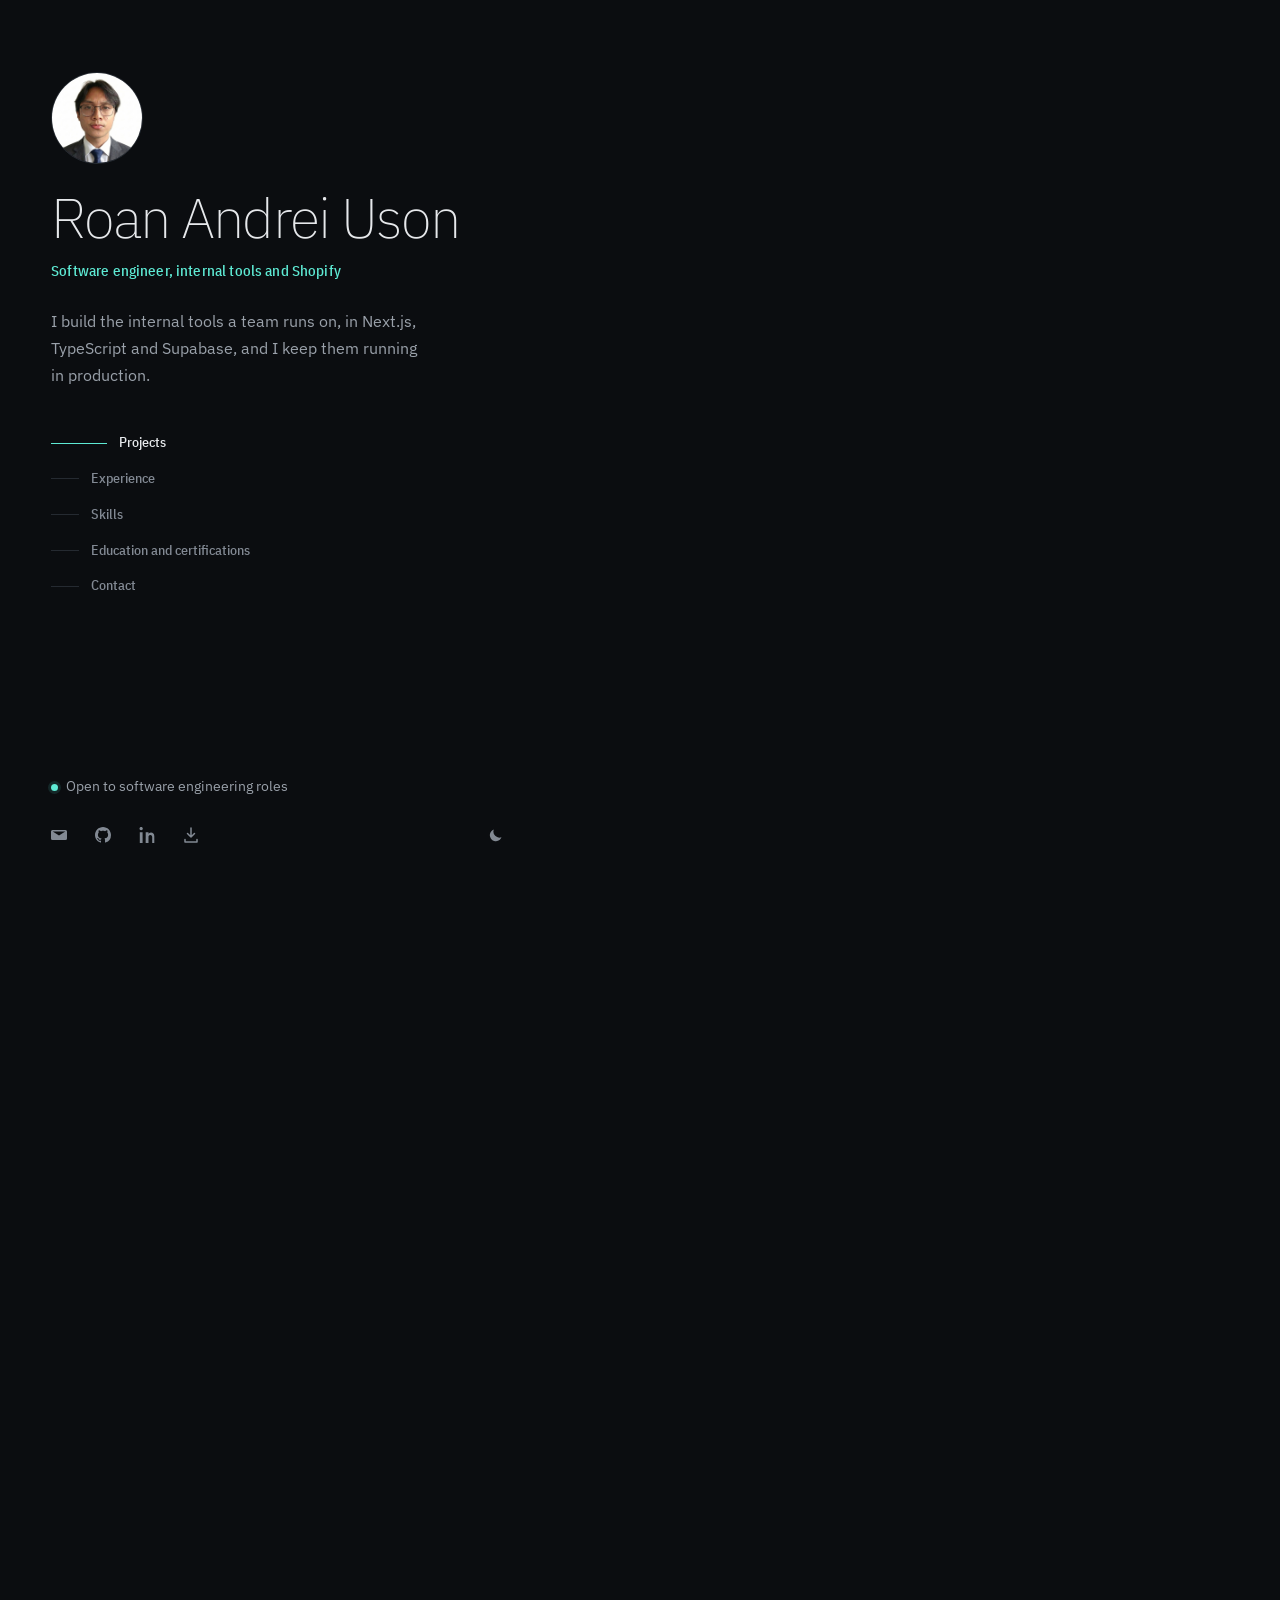
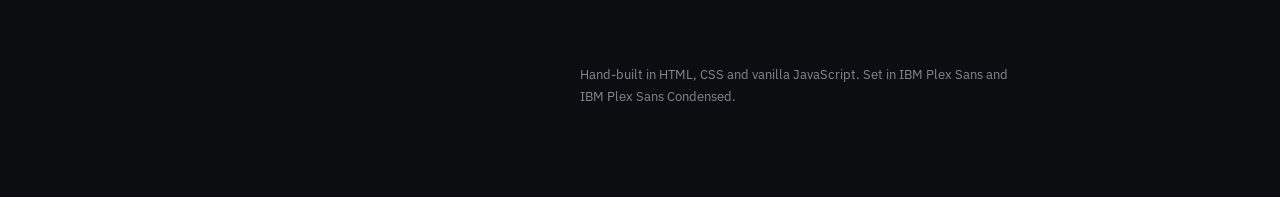
==== index.html @ 83149029 "Portfolio: split-rail design, new CV content, landing pages page Co-Authored-By: Claude Opus 5.5 <no" ====
<!DOCTYPE html>
<html lang="en" data-theme="dark">
<head>
<meta charset="utf-8">
<meta name="viewport" content="width=device-width, initial-scale=1">
<title>Roan Andrei Uson — Software Engineer</title>
<meta name="description" content="Software engineer building internal tools and Shopify integrations. Full-stack Next.js, TypeScript and Supabase, shipped to production.">
<script>
/* Inline and blocking on purpose: runs before first paint.
   1. Theme. The first glance is ALWAYS dark: with no saved choice the page opens dark whatever
      the system says. script.js applies a LIVE system change made during the visit, but only
      until the visitor clicks the toggle; that click is saved to localStorage and locks.
   2. Intro. Committed here so the centred identity block is the first frame, never a flash of
      the rail. Skipped for a real inbound deep link (#projects) but NOT on a reload, skipped
      inside an iframe (it would steal focus), and skipped on very short viewports (a landscape
      phone), where the centred block would not fit. */
(function () {
  var r = document.documentElement, t = null;
  try { t = localStorage.getItem('theme'); } catch (e) {}
  if (t === 'light' || t === 'dark') { r.setAttribute('data-theme', t); r.setAttribute('data-theme-locked', ''); }
  else r.setAttribute('data-theme', 'dark');
  try {
    var reload = false, n = performance.getEntriesByType('navigation')[0];
    reload = n ? n.type === 'reload' : false;
    var framed = window.self !== window.top;
    var tooShort = window.innerHeight < 520;
    if (!framed && !tooShort && (!location.hash || reload)) r.classList.add('intro');
  } catch (e) {}
})();
</script>
<link rel="preconnect" href="https://fonts.googleapis.com">
<link rel="preconnect" href="https://fonts.gstatic.com" crossorigin>
<link href="https://fonts.googleapis.com/css2?family=IBM+Plex+Sans+Condensed:wght@400;500;600&family=IBM+Plex+Sans:wght@200;400;500&display=swap" rel="stylesheet">
<link rel="stylesheet" href="styles.css">
</head>
<body>

<a class="skip" href="#main">Skip to content</a>

<!-- Custom cursor. script.js bails silently if either element is missing. -->
<div class="cur-ring" id="curRing" aria-hidden="true"></div>
<div class="cur-dot" id="curDot" aria-hidden="true"></div>

<div class="shell">

  <!-- ============ FIXED IDENTITY COLUMN ============ -->
  <header class="rail">
    <div class="rail-top">
      <figure class="portrait">
        <div class="portrait-frame">
          <span class="portrait-ph" aria-hidden="true">Photo<br>1:1</span>
          <img class="pimg" src="assets/photo.jpg" alt="Portrait of Roan Andrei Uson" onerror="this.remove()">
        </div>
        <button class="intro-go" id="introGo" type="button" aria-label="Enter the portfolio"></button>
      </figure>

      <h1>
        <span class="name">Roan Andrei Uson</span>
        <span class="role">Software engineer, internal tools and Shopify</span>
      </h1>
      <p class="rail-lede">
        I build the internal tools a team runs on, in Next.js, TypeScript and Supabase,
        and I keep them running in production.
      </p>
      <p class="intro-hint">
        <span class="hint-fine">Click the portrait to enter.</span>
        <span class="hint-touch">Tap the portrait to enter.</span>
        <button class="intro-skip" id="introSkip" type="button">Skip intro</button>
      </p>

      <nav class="rail-nav" aria-label="Sections">
        <ul>
          <li><a href="#projects"><span class="tick" aria-hidden="true"></span>Projects</a></li>
          <li><a href="#experience"><span class="tick" aria-hidden="true"></span>Experience</a></li>
          <li><a href="#skills"><span class="tick" aria-hidden="true"></span>Skills</a></li>
          <li><a href="#credentials"><span class="tick" aria-hidden="true"></span>Education and certifications</a></li>
          <li><a href="#contact"><span class="tick" aria-hidden="true"></span>Contact</a></li>
        </ul>
      </nav>
    </div>

    <div class="rail-bottom">
      <p class="avail"><span class="dot" aria-hidden="true"></span> Open to software engineering roles</p>
      <ul class="socials">
        <li><a href="mailto:roanuson.work@gmail.com" aria-label="Email roanuson.work@gmail.com">
          <svg viewBox="0 0 16 16" aria-hidden="true"><path d="M1.5 3h13A1.5 1.5 0 0 1 16 4.5v7a1.5 1.5 0 0 1-1.5 1.5h-13A1.5 1.5 0 0 1 0 11.5v-7A1.5 1.5 0 0 1 1.5 3zm.2 1.4 6.3 4.2 6.3-4.2H1.7z"/></svg></a></li>
        <li><a href="https://github.com/Dreygg526" target="_blank" rel="noopener noreferrer" aria-label="GitHub profile (opens in a new tab)">
          <svg viewBox="0 0 16 16" aria-hidden="true"><path d="M8 0C3.58 0 0 3.58 0 8c0 3.54 2.29 6.53 5.47 7.59.4.07.55-.17.55-.38 0-.19-.01-.82-.01-1.49-2.01.37-2.53-.49-2.69-.94-.09-.23-.48-.94-.82-1.13-.28-.15-.68-.52-.01-.53.63-.01 1.08.58 1.23.82.72 1.21 1.87.87 2.33.66.07-.52.28-.87.51-1.07-1.78-.2-3.64-.89-3.64-3.95 0-.87.31-1.59.82-2.15-.08-.2-.36-1.02.08-2.12 0 0 .67-.21 2.2.82.64-.18 1.32-.27 2-.27s1.36.09 2 .27c1.53-1.04 2.2-.82 2.2-.82.44 1.1.16 1.92.08 2.12.51.56.82 1.27.82 2.15 0 3.07-1.87 3.75-3.65 3.95.29.25.54.73.54 1.48 0 1.07-.01 1.93-.01 2.2 0 .21.15.46.55.38A8.01 8.01 0 0 0 16 8c0-4.42-3.58-8-8-8z"/></svg></a></li>
        <li><a href="https://www.linkedin.com/in/roan-andrei-uson" target="_blank" rel="noopener noreferrer" aria-label="LinkedIn profile (opens in a new tab)">
          <svg viewBox="0 0 16 16" aria-hidden="true"><path d="M3.6 5.3H.8V16h2.8V5.3zM2.2 0C1.2 0 .5.7.5 1.6c0 .9.7 1.6 1.6 1.6h.02c1 0 1.7-.7 1.7-1.6C3.8.7 3.1 0 2.2 0zM16 16h-2.8v-5.7c0-1.4-.5-2.4-1.8-2.4-1 0-1.5.7-1.8 1.3-.1.2-.1.5-.1.9V16H6.7s.04-9.4 0-10.7h2.8v1.5c.37-.6 1-1.4 2.5-1.4 1.9 0 3.3 1.2 3.3 3.8V16z"/></svg></a></li>
        <li><a href="assets/cv.pdf" download="Roan-Andrei-Uson-CV.pdf" aria-label="Download CV (PDF)">
          <svg viewBox="0 0 16 16" aria-hidden="true"><path d="M8 1v9m0 0L4.5 6.5M8 10l3.5-3.5M2 12.5V15h12v-2.5" fill="none" stroke="currentColor" stroke-width="1.5" stroke-linecap="round" stroke-linejoin="round"/></svg></a></li>
        <li class="grow"></li>
        <li><button class="theme" id="themeToggle" type="button" aria-pressed="false" aria-label="Light theme">
          <svg class="ic-sun" viewBox="0 0 16 16" aria-hidden="true"><circle cx="8" cy="8" r="3.2"/><g stroke="currentColor" stroke-width="1.4" stroke-linecap="round"><path d="M8 .8v2M8 13.2v2M.8 8h2M13.2 8h2M2.9 2.9l1.4 1.4M11.7 11.7l1.4 1.4M13.1 2.9l-1.4 1.4M4.3 11.7l-1.4 1.4"/></g></svg>
          <svg class="ic-moon" viewBox="0 0 16 16" aria-hidden="true"><path d="M13.5 10.2A6 6 0 0 1 5.8 2.5a6 6 0 1 0 7.7 7.7z"/></svg>
        </button></li>
      </ul>
    </div>
  </header>

  <!-- ============ SCROLLING CONTENT COLUMN ============ -->
  <main id="main">

    <section id="projects" aria-labelledby="projects-h">
      <h2 id="projects-h" class="sh">Projects</h2>
      <ol class="cards">
        <li class="card">
          <p class="years">2026</p>
          <div class="card-body">
            <figure class="shot" style="--ratio: 2 / 1">
              <span class="shot-ph" aria-hidden="true">Screenshot: Creative Operations Dashboard (2:1)</span>
              <img src="assets/project-dashboard.webp" alt="Creative Operations Dashboard: the Ask AI home, with the pipeline, queue, analytics and reports views in the sidebar" loading="lazy" onerror="this.remove()">
            </figure>
            <h3><a class="card-t" href="https://revise-creative-dashboard.vercel.app/" target="_blank" rel="noopener noreferrer">Creative Operations Dashboard</a></h3>
            <p class="p sm">
              Runs The Standard Lab's ad-production pipeline from concept to performance results.
              It replaced the spreadsheets and chat threads that 50 team members used to coordinate through.
            </p>
            <p class="p sm">
              The hard part was the routing, not the screens: a stage-gated workflow with role-based
              access and a submit, approve and revision path, so each task lands with the right person
              without anyone chasing it. Autosave and real-time data keep everyone on the same version.
            </p>
            <p class="metric">AI copywriting on the Claude and Gemini APIs: drafting time from <b>6 hours to 1 minute</b></p>
            <ul class="tags"><li>Next.js</li><li>TypeScript</li><li>Supabase</li><li>PostgreSQL</li><li>Claude API</li><li>Gemini API</li><li>Vercel</li></ul>
          </div>
        </li>
        <li class="card">
          <p class="years">2026</p>
          <div class="card-body">
            <figure class="shot" style="--ratio: 2 / 1">
              <span class="shot-ph" aria-hidden="true">Screenshot: Standard Lab Tracking (2:1)</span>
              <img src="assets/project-tracking.webp" alt="Standard Lab Tracking: the branded order lookup page on standardlabtracking.com" loading="lazy" onerror="this.remove()">
            </figure>
            <h3><a class="card-t" href="https://standardlabtracking.com/" target="_blank" rel="noopener noreferrer">Standard Lab Tracking</a></h3>
            <p class="p sm">
              A parcel tracking and returns platform for the company's Shopify store. It replaced a paid
              third-party tracking app with a branded page on the company's own domain.
            </p>
            <p class="p sm">
              The 17TRACK API registers and polls every parcel across multiple carriers, and the raw
              carrier updates are reduced to one status timeline. Orders and fulfillments arrive on their
              own through Shopify OAuth and signature-verified webhooks.
            </p>
            <p class="metric"><b>10,000+ parcels</b> tracked; 7 Klaviyo flows send <b>150+ updates a day</b> with zero failures</p>
            <ul class="tags"><li>Supabase</li><li>Shopify OAuth</li><li>Webhooks</li><li>17TRACK API</li><li>Klaviyo</li><li>Vercel</li></ul>
          </div>
        </li>
        <li class="card">
          <p class="years">Hardware</p>
          <div class="card-body">
            <figure class="shot" style="--ratio: 545 / 282">
              <span class="shot-ph" aria-hidden="true">Photo: BraillTap prototype</span>
              <img src="assets/project-braille.webp" alt="BraillTap: the six-key Braille keyboard, with Enter, Space, Backspace and the Function, Filipino and English mode keys" loading="lazy" onerror="this.remove()">
            </figure>
            <h3><span class="card-t static">BraillTap</span></h3>
            <p class="p sm">
              A Raspberry Pi 4 Braille keyboard with text-to-speech, co-developed with a 3D-printed
              enclosure. The six keys follow the Braille machines SPED teachers already use, so students
              do not have to learn a new layout.
            </p>
            <p class="p sm">
              Every letter or word is read aloud as it is typed, through a PCM5102 I2S DAC and a PAM8403
              amplifier, so a student can catch a mistake without a teacher beside them. Grade 2
              contractions work in English and Filipino.
            </p>
            <p class="metric">Five-day study against slate and stylus: contraction accuracy <b>72.5% to 93.3%</b>, typing errors down to zero</p>
            <ul class="tags"><li>Raspberry Pi 4</li><li>I2S audio</li><li>Text-to-speech</li><li>3D printing</li></ul>
          </div>
        </li>
      </ol>
    </section>

    <section id="experience" aria-labelledby="exp-h">
      <h2 id="exp-h" class="sh">Experience</h2>
      <ol class="cards">
        <li class="card">
          <p class="years">Jan – Aug 2026</p>
          <div class="card-body">
            <h3 class="role-t">Software Engineer &amp; Shopify Web Developer</h3>
            <p class="org">The Standard Lab, freelance, remote</p>
            <ul class="bul">
              <li>Designed, built and deployed both projects above, end to end, and ran them in production on Vercel: Supabase auth, server-side API routes, environment configuration, and production bugs fixed as they surfaced.</li>
              <li>Turned the marketing team's copy documents into custom HTML and CSS <a class="ulink" href="landing-pages.html">landing pages</a> on the Shopify store, editing the theme so each page matched the brand and linked straight to products and checkout.</li>
            </ul>
          </div>
        </li>
        <li class="card">
          <p class="years">Jul – Oct 2025</p>
          <div class="card-body">
            <h3 class="role-t">Field Service Engineer Intern</h3>
            <p class="org">TOWA Semiconductor Equipment Philippines</p>
            <p class="p sm">Maintained and troubleshot semiconductor production machines alongside senior engineers, and ran PLC and HMI software backups and version upgrades.</p>
          </div>
        </li>
        <li class="card">
          <p class="years">May 2024 – Jun 2025</p>
          <div class="card-body">
            <h3 class="role-t">Freelance Video Editor (AI) / Social Media VA</h3>
            <p class="org">Connex Media</p>
            <p class="p sm">Edited long- and short-form video with AI-generated B-roll and held a 100% on-time delivery rate. <a class="ulink" href="https://dreylancer.my.canva.site/personal-portfolio" target="_blank" rel="noopener noreferrer">Creative portfolio</a></p>
          </div>
        </li>
        <li class="card">
          <p class="years">Jul 2023 – Apr 2024</p>
          <div class="card-body">
            <h3 class="role-t">Member Services Specialist / IT Support</h3>
            <p class="org">Social Security System (SSS)</p>
            <p class="p sm">Front-line support and staff training. Implemented a streamlined online system that cut client processing time by 30%. It is hard to ship a confusing interface after months of walking people through one.</p>
          </div>
        </li>
      </ol>
      <p class="cv-inline"><a class="ulink" href="assets/cv.pdf" download="Roan-Andrei-Uson-CV.pdf">Download the full CV (PDF)</a></p>
    </section>

    <section id="skills" aria-labelledby="skills-h">
      <h2 id="skills-h" class="sh">Skills</h2>
      <dl class="stack">
        <div><dt>Full-stack</dt><dd>JavaScript, TypeScript, React, Next.js, HTML, CSS</dd></div>
        <div><dt>Backend and data</dt><dd>SQL, PostgreSQL, Supabase, REST APIs</dd></div>
        <div><dt>AI integration</dt><dd>Claude and Claude Code, Gemini, N8N, prompt engineering; Higgsfield, Google Veo, Grok and Kling for video</dd></div>
        <div><dt>Deployment</dt><dd>Vercel, Git and GitHub, environment configuration</dd></div>
        <div><dt>Languages</dt><dd>Python, Java, C#</dd></div>
        <div><dt>Hardware and networks</dt><dd>Arduino microcontrollers, Raspberry Pi, Cisco networking fundamentals</dd></div>
        <div><dt>Tools</dt><dd>VS Code, Cursor, Google Workspace, Microsoft Office</dd></div>
      </dl>
    </section>

    <section id="credentials" aria-labelledby="cred-h">
      <h2 id="cred-h" class="sh">Education and certifications</h2>
      <dl class="stack">
        <div><dt>Sep 2026</dt><dd><b>BS Computer Engineering</b>, Polytechnic University of the Philippines. President's Lister, 1.24 GWA.</dd></div>
        <div><dt>Jun 2026</dt><dd>TESDA Cyber Threat Monitoring Level I (RADENTA)</dd></div>
        <div><dt>Jun 2026</dt><dd>Fortinet NSE 1, 2 and 3 Cybersecurity</dd></div>
        <div><dt>Dec 2022</dt><dd>Toshiba: Infrastructure Server and Network &amp; Software Development</dd></div>
      </dl>
      <details class="more">
        <summary>Seminars and workshops (13)</summary>
        <ul class="seminars">
          <li><span>Jul 2025</span> ICpEP: Next-Gen AI in Action, Transforming Academe and Engineering Workflows</li>
          <li><span>Jun 2025</span> APAC Cybersecurity Fund: Cyber Hygiene for Students Workshop</li>
          <li><span>Jun 2025</span> ICpEP: Formulating Competitive Marketing Strategies in the Digital Age</li>
          <li><span>Jun 2025</span> ICpEP: Blockchain Is Not Just Crypto</li>
          <li><span>Jun 2025</span> DICT: National Cybersecurity Plan</li>
          <li><span>Jun 2025</span> ICpEP: Future of Development, Will Vibe Coding Replace Traditional Programming?</li>
          <li><span>May 2025</span> DEVCON Laguna: Python Introduction with Microcontrollers</li>
          <li><span>May 2025</span> DICT: Cyber Tools for the Institute of Computer Engineers of the Philippines</li>
          <li><span>Apr 2025</span> Zuitt: Free Coding Bootcamp, Basic Web Development Workshop</li>
          <li><span>Apr 2025</span> DICT: Cyber Threat Landscape and Cyber Hygiene</li>
          <li><span>Apr 2025</span> ICpEP: AI and Prompt Engineering in Educational Settings</li>
          <li><span>May 2024</span> SQL Mastery 101: Navigating Basics and Beyond in Database Proficiency</li>
          <li><span>Mar 2024</span> Figma Seminar: Elevating Front-End Development with Figma</li>
        </ul>
      </details>
    </section>

    <section id="contact" aria-labelledby="contact-h">
      <h2 id="contact-h" class="sh">Contact</h2>
      <p class="p lead">Email is the fastest way to reach me.</p>
      <p class="mail-line"><a class="mail" href="mailto:roanuson.work@gmail.com">roanuson.work@gmail.com</a></p>
      <dl class="stack">
        <div><dt>Phone</dt><dd><a class="ulink" href="tel:+639305161213">+63 930 516 1213</a></dd></div>
        <div><dt>Based in</dt><dd>San Pedro, Laguna, Philippines</dd></div>
        <div><dt>GitHub</dt><dd><a class="ulink" href="https://github.com/Dreygg526" target="_blank" rel="noopener noreferrer">github.com/Dreygg526</a></dd></div>
        <div><dt>LinkedIn</dt><dd><a class="ulink" href="https://www.linkedin.com/in/roan-andrei-uson" target="_blank" rel="noopener noreferrer">linkedin.com/in/roan-andrei-uson</a></dd></div>
        <div><dt>CV</dt><dd><a class="ulink" href="assets/cv.pdf" download="Roan-Andrei-Uson-CV.pdf">Download (PDF)</a></dd></div>
      </dl>
      <p class="colophon">Hand-built in HTML, CSS and vanilla JavaScript. Set in IBM Plex Sans and IBM Plex Sans Condensed.</p>
    </section>

  </main>
</div>

<script src="script.js"></script>
</body>
</html>
---- styles.css ----
/* PORTFOLIO — SPLIT RAIL (won the 2026-10 redesign as 01-split-rail-evolved)
   A fixed identity column and a scrolling work column. IBM Plex Sans for the voice,
   IBM Plex Sans Condensed for metadata. One mint accent, no shadows.
   Every colour is defined in both themes; contrast measured against bg AND surfaces. */

:root,
[data-theme="dark"] {
  color-scheme: dark;
  --bg: #0B0D10;
  --surface: #111418;      /* card hover */
  --surface-2: #171A1F;    /* tags, placeholders */
  --line: #252A31;
  --text: #E6E8EB;         /* 15.9:1 on bg, 14.2 worst surface */
  --muted: #9AA1AA;        /* 7.5:1, 6.7 worst */
  --faint: #828993;        /* 5.5:1, 4.9 worst (on surface-2) */
  --accent: #5EEAD4;       /* 13.2:1, 11.8 worst */
  --accent-soft: rgba(94, 234, 212, .12);
  --glow: rgba(94, 234, 212, .38);
  --on-accent: #0B0D10;
}
[data-theme="light"] {
  color-scheme: light;
  --bg: #FAFAF9;
  --surface: #FFFFFF;
  --surface-2: #F1F2F4;
  --line: #E2E5E9;
  --text: #101215;         /* 18.0:1, 16.8 worst */
  --muted: #5A616B;        /* 6.0:1, 5.6 worst */
  --faint: #5F6772;        /* 5.5:1, 5.1 worst */
  --accent: #0F766E;       /* 5.2:1, 4.9 worst */
  --accent-soft: rgba(15, 118, 110, .09);
  --glow: rgba(15, 118, 110, .30);
  --on-accent: #FFFFFF;
}

:root {
  --sans: "IBM Plex Sans", system-ui, -apple-system, "Segoe UI", Roboto, Arial, sans-serif;
  --cond: "IBM Plex Sans Condensed", "Arial Narrow", "Roboto Condensed", var(--sans);

  --s1: .25rem; --s2: .5rem; --s3: .75rem; --s4: 1rem;
  --s5: 1.5rem; --s6: 2.25rem; --s7: 3.5rem; --s8: 5.5rem;

  --r-card: 8px;
  --r-pill: 999px;
  --ease: cubic-bezier(.4, 0, .2, 1);
}

*, *::before, *::after { box-sizing: border-box; }
html { -webkit-text-size-adjust: 100%; scroll-behavior: smooth; scrollbar-gutter: stable; background: var(--bg); }
body {
  margin: 0; background: var(--bg); color: var(--text);
  font-family: var(--sans); font-size: 16px; line-height: 1.7;
  -webkit-font-smoothing: antialiased;
  transition: background-color .3s ease, color .3s ease;
}
img { max-width: 100%; display: block; }
a { color: inherit; }
:focus-visible { outline: 2px solid var(--accent); outline-offset: 4px; border-radius: 3px; }

.skip { position: absolute; left: -9999px; top: 0; z-index: 100; background: var(--accent); color: var(--on-accent); padding: var(--s3) var(--s4); font-weight: 500; border-radius: 4px; text-decoration: none; }
.skip:focus { left: var(--s4); top: var(--s4); }

/* ============================ SHELL ============================ */
.shell { max-width: 1400px; margin: 0 auto; padding: 0 clamp(1.25rem, 4vw, 3.5rem); }
@media (min-width: 1024px) {
  .shell { display: grid; grid-template-columns: minmax(360px, 40%) 1fr; gap: clamp(2rem, 5vw, 5rem); }
}

/* ============================ RAIL ============================ */
.rail { padding: var(--s7) 0 var(--s6); display: flex; flex-direction: column; }
@media (min-width: 1024px) {
  .rail {
    position: sticky; top: 0; height: 100vh; height: 100dvh;
    padding: clamp(3rem, 8vh, 6rem) 0 clamp(2rem, 5vh, 3.5rem);
    justify-content: space-between;
  }
}

.portrait { position: relative; width: 92px; margin: 0 0 var(--s5); }
.portrait::before {
  content: ""; position: absolute; inset: -34%; z-index: 0; border-radius: 50%; pointer-events: none;
  background: radial-gradient(circle, var(--glow), transparent 68%);
  filter: blur(14px); opacity: 0; transition: opacity .5s ease;
}
.portrait-frame {
  position: relative; z-index: 1; width: 92px; height: 92px; border-radius: 50%; overflow: hidden;
  border: 1px solid var(--line); background: var(--surface-2);
  display: grid; place-items: center;
  transition: border-color .5s ease;
}
.portrait-ph { font-family: var(--cond); font-size: 11px; line-height: 1.3; text-align: center; color: var(--faint); }
.pimg { position: absolute; inset: 0; width: 100%; height: 100%; object-fit: cover; }

h1 { margin: 0 0 var(--s5); font-weight: 400; }
.name {
  display: block; font-weight: 200;
  font-size: clamp(2.3rem, 4.4vw, 3.5rem); line-height: 1.04; letter-spacing: -.03em;
}
.role {
  display: block; margin-top: var(--s3);
  font-family: var(--cond); font-weight: 500; font-size: 15px; letter-spacing: .01em;
  color: var(--accent);
}
.rail-lede { margin: 0 0 var(--s6); max-width: 38ch; color: var(--muted); }
.intro-hint { display: none; }

/* rail nav: tick extends 28 -> 56px on hover and when active */
.rail-nav { display: none; }
@media (min-width: 1024px) { .rail-nav { display: block; } }
.rail-nav ul { list-style: none; margin: 0; padding: 0; }
.rail-nav a {
  display: flex; align-items: center; gap: var(--s3);
  padding: 6px 0; text-decoration: none;
  font-family: var(--cond); font-weight: 500; font-size: 14px; color: var(--faint);
  transition: color .25s ease;
}
.tick { display: block; width: 28px; height: 1px; background: var(--line); transition: width .25s var(--ease), background-color .25s ease; }
.rail-nav a:hover, .rail-nav a[aria-current="true"] { color: var(--text); }
.rail-nav a:hover .tick, .rail-nav a[aria-current="true"] .tick { width: 56px; background: var(--accent); }

@media (min-width: 1024px) and (max-height: 780px) {
  .rail { padding: clamp(1.75rem, 4vh, 3rem) 0 clamp(1.25rem, 3vh, 2rem); }
  .portrait, .portrait-frame { width: 68px; }
  .portrait-frame { height: 68px; }
  .portrait { margin-bottom: var(--s3); }
  .name { font-size: clamp(2.1rem, 3.6vw, 2.8rem); }
  h1 { margin-bottom: var(--s4); }
  .rail-lede { margin-bottom: var(--s5); font-size: 15px; }
  .rail-nav a { padding: 3px 0; }
}

.rail-bottom { margin-top: var(--s6); transition: opacity .5s ease .2s; }
@media (min-width: 1024px) { .rail-bottom { margin-top: 0; } }
.avail { margin: 0 0 var(--s4); display: flex; align-items: center; gap: var(--s2); font-size: 14px; color: var(--muted); }
.dot { width: 7px; height: 7px; border-radius: 50%; background: var(--accent); outline: 3px solid var(--accent-soft); flex: none; }

.socials { list-style: none; margin: 0 0 0 calc(var(--s3) * -1); padding: 0; display: flex; align-items: center; gap: var(--s1); }
.socials .grow { flex: 1; }
.socials a, .theme {
  display: flex; align-items: center; justify-content: center;
  width: 40px; height: 40px; border-radius: 50%;
  color: var(--faint); text-decoration: none;
  border: 1px solid transparent; background: transparent; cursor: pointer; padding: 0;
  transition: color .2s, border-color .2s, background-color .2s;
}
.socials svg, .theme svg { width: 16px; height: 16px; fill: currentColor; }
.socials a:hover, .theme:hover { color: var(--accent); border-color: var(--line); background: var(--surface); }
.ic-sun { display: none; }
[data-theme="light"] .ic-sun { display: block; }
[data-theme="light"] .ic-moon { display: none; }

/* ============================ CONTENT ============================ */
main { padding: 0 0 var(--s8); }
@media (min-width: 1024px) { main { padding: clamp(3rem, 8vh, 6rem) 0 var(--s8); } }
section { margin-bottom: var(--s8); scroll-margin-top: var(--s5); }
section:last-child { margin-bottom: 0; }

.sh {
  margin: 0 0 var(--s5); padding-bottom: var(--s3); border-bottom: 1px solid var(--line);
  font-family: var(--cond); font-weight: 500; font-size: 14px; letter-spacing: .02em; color: var(--faint);
}

.p { margin: 0 0 var(--s4); color: var(--muted); max-width: 62ch; }
.p.sm { font-size: 15px; }
.p.lead { font-size: 18px; color: var(--text); }

/* ---------- cards ---------- */
.cards { list-style: none; margin: 0; padding: 0; }
.card {
  display: grid; gap: var(--s2);
  padding: var(--s5) var(--s4); margin: 0 calc(var(--s4) * -1) var(--s2);
  border: 1px solid transparent; border-radius: var(--r-card);
  transition: background-color .25s ease, border-color .25s ease;
}
@media (min-width: 700px) { .card { grid-template-columns: 118px 1fr; gap: var(--s5); } }
.card:hover { background: var(--surface); border-color: var(--line); }
.years {
  margin: 0; padding-top: 3px;
  font-family: var(--cond); font-weight: 600; font-size: 13px; color: var(--faint);
  font-variant-numeric: tabular-nums;
}
.card h3 { margin: 0 0 var(--s2); font-size: 1.2rem; font-weight: 500; line-height: 1.35; }
.card-t { text-decoration: none; transition: color .2s ease; }
a.card-t::after { content: " \2197"; font-size: .8em; color: var(--faint); }
.card:hover .card-t, .card-t:hover { color: var(--accent); }
.role-t { font-size: 1.05rem !important; }
.org { margin: -4px 0 var(--s3); font-family: var(--cond); font-size: 14px; color: var(--faint); }

.metric { margin: 0 0 var(--s4); font-family: var(--cond); font-size: 14px; color: var(--muted); }
.metric b { color: var(--accent); font-weight: 600; }

.tags { list-style: none; margin: 0; padding: 0; display: flex; flex-wrap: wrap; gap: var(--s1); }
.tags li {
  padding: 2px var(--s3); border-radius: var(--r-pill); background: var(--surface-2);
  font-family: var(--cond); font-size: 12px; color: var(--muted);
}

.bul { margin: 0; padding-left: 1.1em; color: var(--muted); font-size: 15px; }
.bul li { margin-bottom: var(--s2); }

/* ---------- image slots ---------- */
.shot {
  position: relative; margin: 0 0 var(--s4);
  aspect-ratio: var(--ratio, 16 / 10); overflow: hidden;
  border: 1px solid var(--line); border-radius: 6px;
  background:
    repeating-linear-gradient(135deg, transparent 0 11px, var(--line) 11px 12px),
    var(--surface-2);
  display: grid; place-items: center;
}
.shot-ph {
  max-width: 80%; padding: var(--s1) var(--s3); text-align: center;
  font-family: var(--cond); font-size: 13px; color: var(--faint);
  background: var(--surface-2); border-radius: 4px;
}
.shot img { position: absolute; inset: 0; width: 100%; height: 100%; object-fit: cover; }

/* ---------- stack ---------- */
.stack { margin: 0; }
.stack > div { display: grid; gap: 2px; padding: var(--s3) 0; border-bottom: 1px solid var(--line); }
@media (min-width: 700px) { .stack > div { grid-template-columns: 160px 1fr; gap: var(--s5); } }
.stack dt { font-family: var(--cond); font-weight: 600; font-size: 13px; color: var(--faint); font-variant-numeric: tabular-nums; padding-top: 2px; }
.stack dd { margin: 0; color: var(--muted); font-size: 15px; }
.stack dd b { color: var(--text); font-weight: 500; }

/* ---------- seminars ---------- */
.more { margin-top: var(--s5); }
.more summary {
  cursor: pointer; display: inline-flex; align-items: center; gap: var(--s2); min-height: 40px;
  font-family: var(--cond); font-weight: 500; font-size: 14px; color: var(--muted);
  list-style: none;
}
.more summary::-webkit-details-marker { display: none; }
.more summary::before { content: "+"; width: 1ch; color: var(--accent); }
.more[open] summary::before { content: "\2212"; }
.more summary:hover { color: var(--text); }
.seminars { list-style: none; margin: var(--s3) 0 0; padding: 0; font-size: 14px; color: var(--muted); }
.seminars li { display: grid; grid-template-columns: 76px 1fr; gap: var(--s3); padding: 6px 0; border-bottom: 1px solid var(--line); }
.seminars span { font-family: var(--cond); font-size: 13px; color: var(--faint); font-variant-numeric: tabular-nums; }

/* ---------- links ---------- */
.ulink {
  text-decoration: none; color: var(--text);
  /* Two 1px layers, no box-shadow: a resting --line rule, and the accent rule that grows over it. */
  background-image: linear-gradient(var(--accent), var(--accent)), linear-gradient(var(--line), var(--line));
  background-size: 0 1px, 100% 1px; background-position: 0 100%, 0 100%; background-repeat: no-repeat;
  padding-bottom: 1px;
  transition: background-size .3s var(--ease), color .2s ease;
}
.ulink:hover { background-size: 100% 1px, 100% 1px; color: var(--accent); }
.cv-inline { margin: var(--s5) 0 0; font-size: 15px; }

.mail-line { margin: 0 0 var(--s6); }
.mail {
  font-weight: 200; font-size: clamp(1.5rem, 4.2vw, 2.5rem); letter-spacing: -.02em;
  text-decoration: none; border-bottom: 1px solid var(--line); padding-bottom: 4px;
  overflow-wrap: anywhere; transition: border-color .25s ease, color .25s ease;
}
.mail:hover { border-color: var(--accent); color: var(--accent); }
.colophon { margin: var(--s7) 0 0; max-width: 54ch; font-size: 13px; color: var(--faint); }

/* ============================ REVEAL ============================ */
.reveal { opacity: 0; transform: translateY(12px); transition: opacity .55s cubic-bezier(.2,.7,.3,1), transform .55s cubic-bezier(.2,.7,.3,1); }
.reveal.in { opacity: 1; transform: none; }

/* ============================ INTRO ============================ */
html.intro, html.intro body { overflow: hidden; }
.intro .rail-top {
  position: fixed; z-index: 3; top: 50%; left: 50%; translate: -50% -50%;
  width: min(30rem, calc(100vw - 2.5rem));
}
.intro .rail-bottom, .intro main, .intro .skip { opacity: 0; visibility: hidden; pointer-events: none; }
.intro .rail-nav { display: none; }
.intro .rail-lede { margin-bottom: var(--s4); }
.intro .intro-hint {
  display: flex; flex-wrap: wrap; align-items: center; gap: var(--s2) var(--s4);
  margin: 0; font-family: var(--cond); font-size: 14px; color: var(--faint);
}
/* Say "tap" to touch users and "click" to everyone else. */
.hint-touch { display: none; }
@media (pointer: coarse) { .hint-fine { display: none; } .hint-touch { display: inline; } }
/* The escape hatch: a real button, so nobody depends on discovering the portrait gate. */
.intro-skip {
  min-height: 40px; padding: 0 var(--s4); border-radius: var(--r-pill);
  border: 1px solid var(--line); background: transparent; color: var(--muted);
  font: 500 14px var(--cond); cursor: pointer;
  transition: color .2s ease, border-color .2s ease;
}
.intro-skip:hover { color: var(--accent); border-color: var(--accent); }
.intro .portrait::before { opacity: 1; animation: glow-breathe 4s ease-in-out infinite; }
.intro .portrait-frame { border-color: var(--accent); }
@keyframes glow-breathe {
  0%, 100% { opacity: .55; transform: scale(.96); }
  50% { opacity: 1; transform: scale(1.05); }
}
.intro-go { display: none; }
.intro .intro-go {
  display: block; position: absolute; inset: 0; z-index: 2;
  padding: 0; border: 0; background: transparent; border-radius: 50%; cursor: pointer;
}

/* ============================ CURSOR ============================ */
.cur-dot, .cur-ring { position: fixed; top: 0; left: 0; pointer-events: none; opacity: 0; }
.cur-dot {
  z-index: 92; width: 6px; height: 6px; margin: -3px 0 0 -3px; border-radius: 50%; background: var(--accent);
  transform: translate3d(-100px, -100px, 0); transition: opacity .2s ease;
}
.cur-ring {
  z-index: 91; width: 34px; height: 34px; margin: -17px 0 0 -17px;
  border: 1px solid var(--accent); border-radius: 50%;
  transform: translate3d(-100px, -100px, 0);
  transition: opacity .2s ease, width .3s cubic-bezier(.2,.8,.3,1), height .3s cubic-bezier(.2,.8,.3,1),
              margin .3s cubic-bezier(.2,.8,.3,1), border-radius .3s ease, background-color .3s ease;
}
.cur-dot.on, .cur-ring.on { opacity: 1; }
.cur-ring.snap { background: var(--accent-soft); border-radius: 6px; }
.cur-dot.snap { opacity: 0; }
html.cursor-active, html.cursor-active * { cursor: none; }
@media (pointer: coarse) { .cur-dot, .cur-ring { display: none; } }

/* ============================ REDUCED MOTION ============================ */
@media (prefers-reduced-motion: reduce) {
  html { scroll-behavior: auto; }
  body { transition: none; }
  .reveal { opacity: 1; transform: none; transition: none; }
  .tick, .rail-bottom, .card, .ulink, .mail { transition: none; }
  .intro .portrait::before { animation: none; opacity: .8; }
}

/* ============================ PHONES AND TABLETS (< 1024px) ============================
   Below 1024 the rail is a plain block at the top that scrolls away: no sticky, no 100dvh,
   no rail nav. Tighten the gap between the lede and the availability line, which reads as
   a hole once the two halves of the rail are stacked instead of pinned apart. */
@media (max-width: 1023px) {
  .rail { padding-bottom: var(--s5); }
  .rail-lede { margin-bottom: var(--s5); }
  .rail-bottom { margin-top: 0; }
}

/* Touch: standalone links get a 40px-tall hit area. Links inside running prose keep their
   line height; WCAG 2.5.8 exempts inline targets, and padding them would wreck the rhythm. */
@media (pointer: coarse) {
  .card-t, .stack .ulink, .cv-inline .ulink, .mail {
    display: inline-block; padding-top: var(--s2); padding-bottom: var(--s2);
    background-position: 0 calc(100% - var(--s2)), 0 calc(100% - var(--s2));
  }
  .stack > div { align-items: center; }
}

/* ====================== LANDING PAGES (landing-pages.html) ======================
   A second page, one column, no rail. It borrows every token and the .ulink / .theme /
   .shot components; only the grid of phone cards is new. */
.lp-shell { max-width: 1120px; margin: 0 auto; padding: 0 clamp(1.25rem, 4vw, 3.5rem) var(--s8); }
.lp-top { display: flex; align-items: center; justify-content: space-between; gap: var(--s4); padding: var(--s5) 0; }
.lp-back { font-size: 15px; }
.lp-head { padding: var(--s6) 0 var(--s7); border-bottom: 1px solid var(--line); margin-bottom: var(--s7); }
.lp-head h1 { margin: 0 0 var(--s3); font-weight: 400; font-size: clamp(2rem, 5vw, 2.8rem); letter-spacing: -.02em; line-height: 1.15; }
.lp-head .p { margin: 0; }
.lp-grid { list-style: none; margin: 0; padding: 0; display: grid; gap: var(--s6) var(--s4); grid-template-columns: repeat(2, 1fr); }
@media (max-width: 559px) { .lp-t { font-size: .95rem; } }
@media (min-width: 960px) { .lp-grid { grid-template-columns: repeat(3, 1fr); } }
.lp-card { display: block; text-decoration: none; border-radius: var(--r-card); }
.lp-card .shot { margin: 0 0 var(--s3); border-radius: var(--r-card); transition: border-color .25s ease; }
.lp-card .shot img { object-position: top; }
.lp-card:hover .shot { border-color: var(--accent); }
.lp-t { display: block; font-weight: 500; font-size: 1.05rem; line-height: 1.4; transition: color .2s ease; }
.lp-t::after { content: " \2197"; font-size: .8em; color: var(--faint); }
.lp-card:hover .lp-t { color: var(--accent); }
.lp-m { display: block; margin-top: 2px; font-family: var(--cond); font-size: 13px; color: var(--faint); }
@media (prefers-reduced-motion: reduce) { .lp-card .shot, .lp-t { transition: none; } }
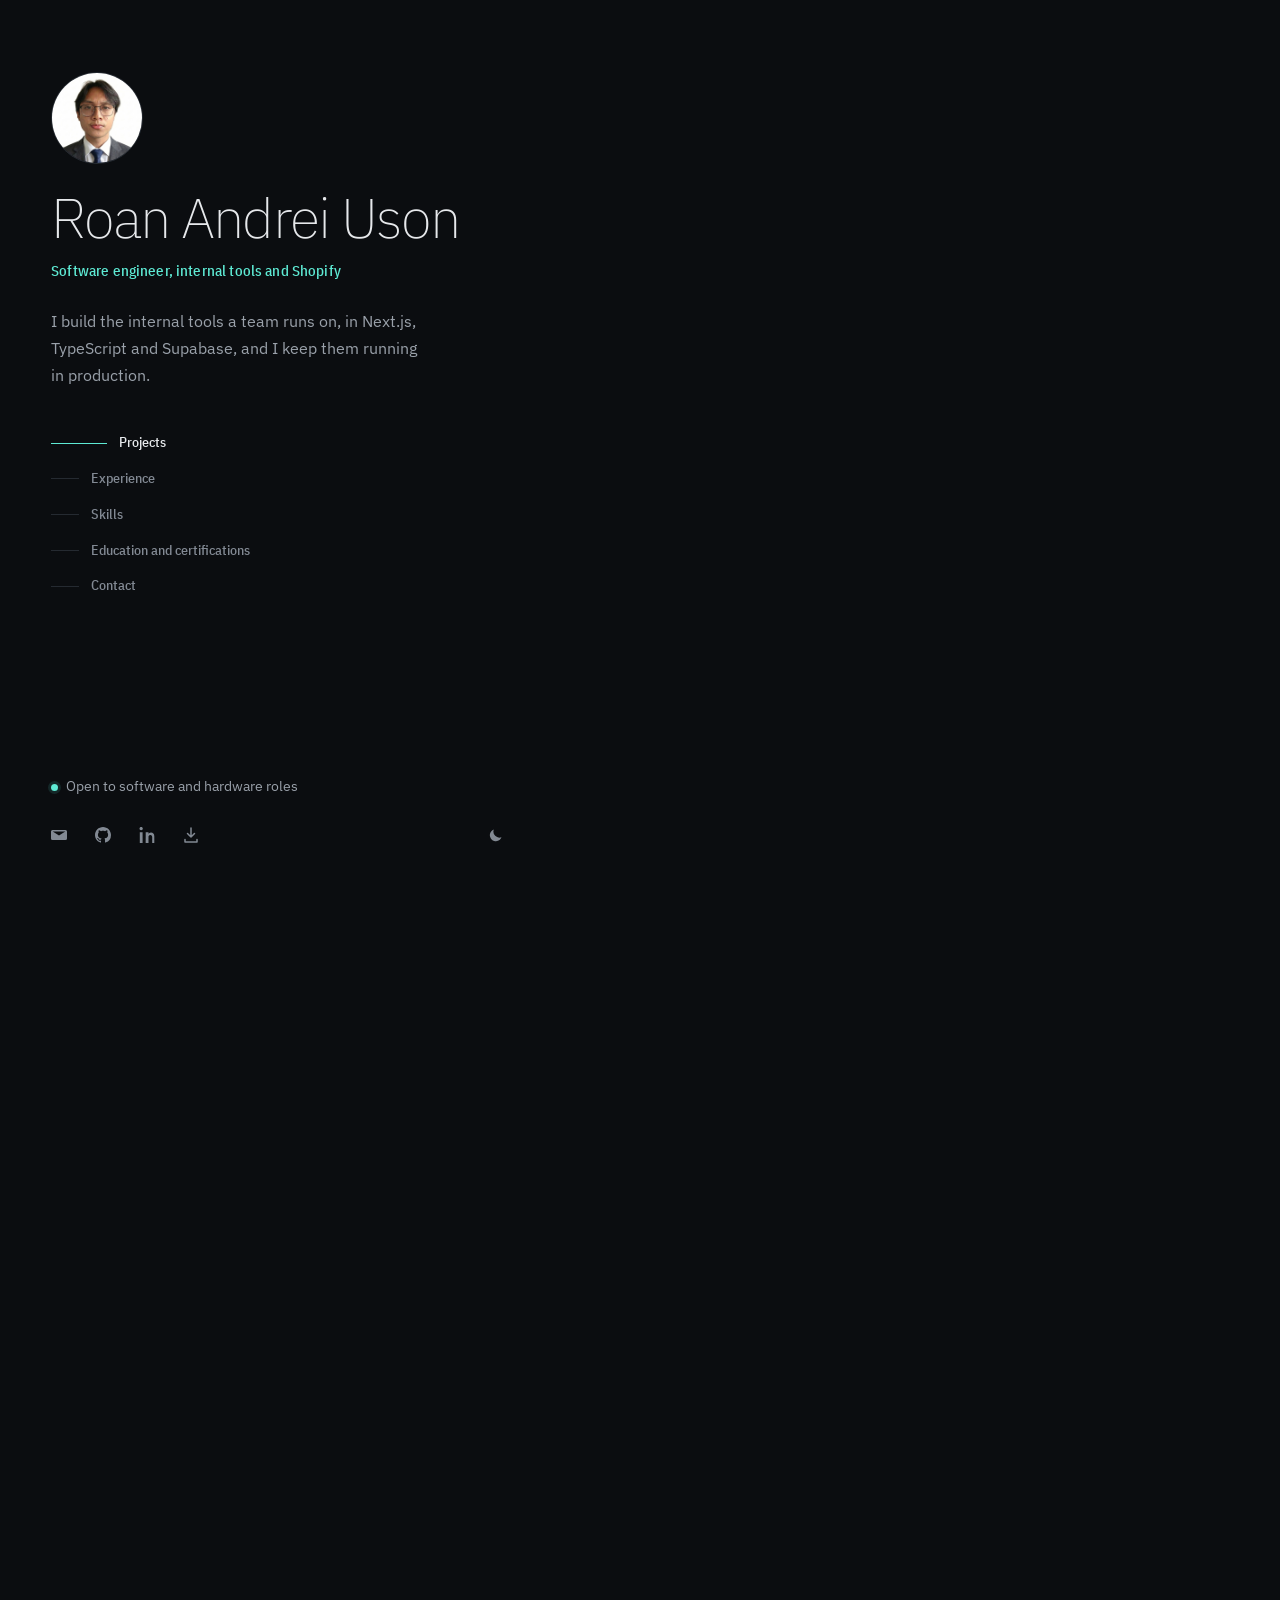
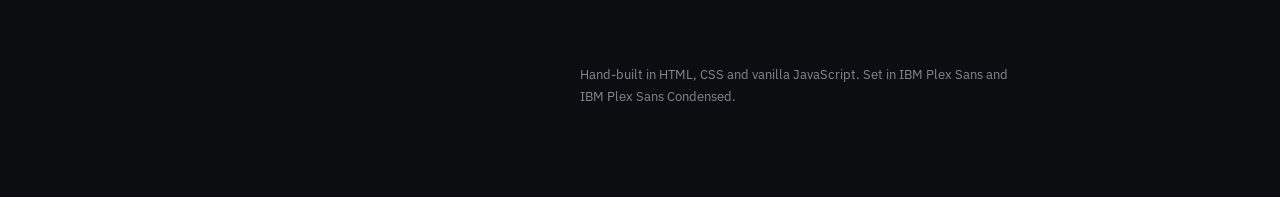
==== commit e261c712: "Availability line: open to software and hardware roles Co-Authored-By: Claude Opus 5.5 <noreply@anth" ====
--- a/index.html
+++ b/index.html
@@ -80,7 +80,7 @@
     </div>
 
     <div class="rail-bottom">
-      <p class="avail"><span class="dot" aria-hidden="true"></span> Open to software engineering roles</p>
+      <p class="avail"><span class="dot" aria-hidden="true"></span> Open to software and hardware roles</p>
       <ul class="socials">
         <li><a href="mailto:roanuson.work@gmail.com" aria-label="Email roanuson.work@gmail.com">
           <svg viewBox="0 0 16 16" aria-hidden="true"><path d="M1.5 3h13A1.5 1.5 0 0 1 16 4.5v7a1.5 1.5 0 0 1-1.5 1.5h-13A1.5 1.5 0 0 1 0 11.5v-7A1.5 1.5 0 0 1 1.5 3zm.2 1.4 6.3 4.2 6.3-4.2H1.7z"/></svg></a></li>
@@ -112,7 +112,7 @@
               <span class="shot-ph" aria-hidden="true">Screenshot: Creative Operations Dashboard (2:1)</span>
               <img src="assets/project-dashboard.webp" alt="Creative Operations Dashboard: the Ask AI home, with the pipeline, queue, analytics and reports views in the sidebar" loading="lazy" onerror="this.remove()">
             </figure>
-            <h3><a class="card-t" href="https://revise-creative-dashboard.vercel.app/" target="_blank" rel="noopener noreferrer">Creative Operations Dashboard</a></h3>
+            <h3><a class="card-t" href="https://standardcreativedashboard.vercel.app/" target="_blank" rel="noopener noreferrer">Creative Operations Dashboard</a></h3>
             <p class="p sm">
               Runs The Standard Lab's ad-production pipeline from concept to performance results.
               It replaced the spreadsheets and chat threads that 50 team members used to coordinate through.
